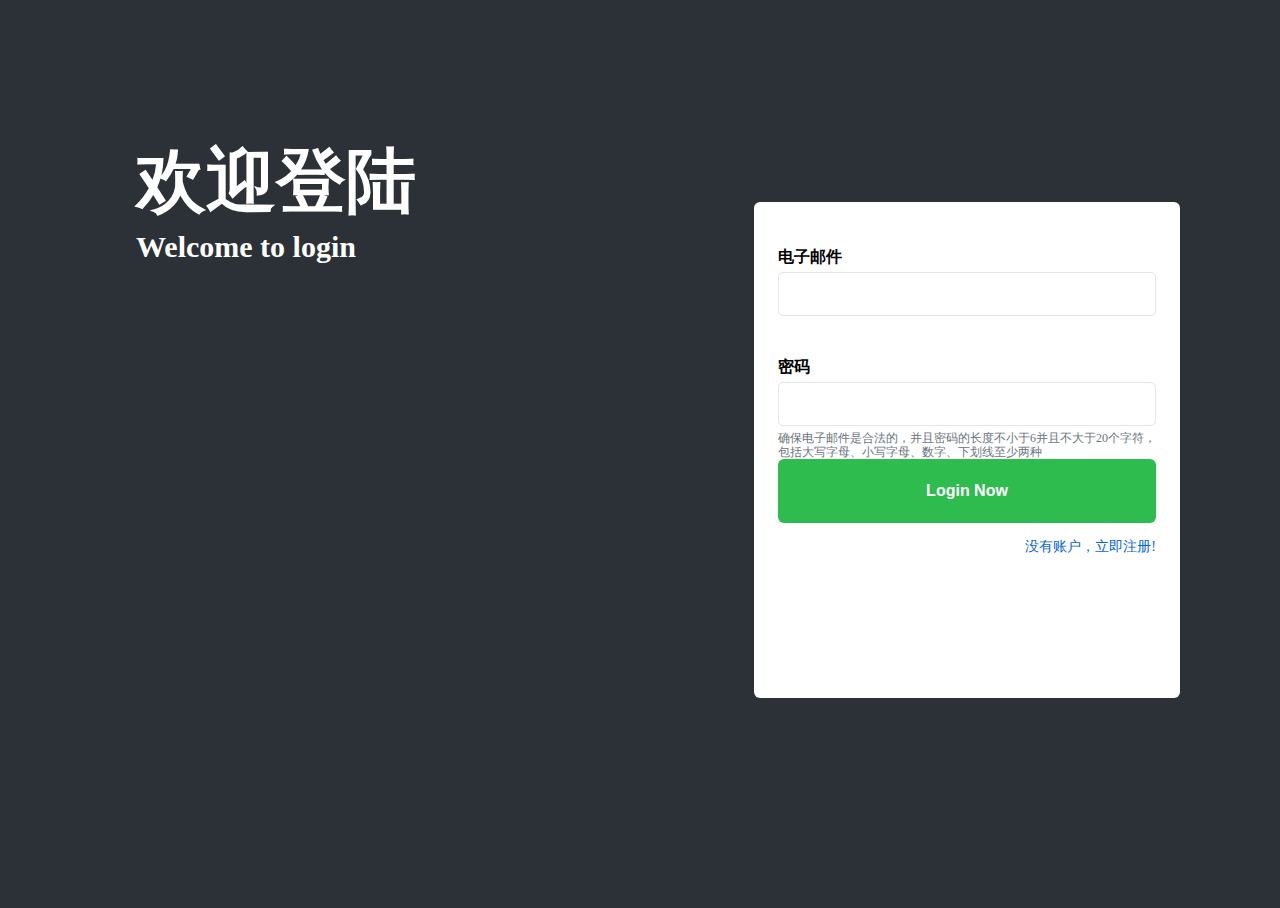
==== web/view/login/index.html @ cd838241 "添加Utils工具类包 添加exception自定义异常类包 实现注册功能" ====
<!DOCTYPE html>
<html>
	<head>
		<meta charset="utf-8">
		<title>登陆</title>
		<link rel="stylesheet" type="text/css" href="../reset.css"/>
		<link rel="stylesheet" type="text/css" href="../login_register.css"/>
		<link rel="stylesheet" type="text/css" href="login.css"/>
		<link rel="icon" href="../imgs/title_icon/log-in.svg" sizes="32x32">
	</head>
	<body>
		<div class="welcome">
			<span>欢迎登陆</span><br>
			<span>Welcome to login</span>
		</div>
		<div class="main">
			<form class="form" action="http://localhost:8080/MessageWall/login" method="post">
				<div class="tip">电子邮件</div>
				<span class="error_tip"></span>
				<input type="email"/><br />
				<div class="tip">密码</div>
				<span class="error_tip"></span>
				<input type="password" /><br />
				<span class="info_tip">确保电子邮件是合法的，并且密码的长度不小于6并且不大于20个字符，包括大写字母、小写字母、数字、下划线至少两种</span>
				<input type="button" value="Login Now" />
			</form>
			<a class="register" href="../register/">没有账户，立即注册!</a>
		</div>
	</body>
	<script type="text/javascript" src="../jquery-3.5.1.js"></script>
	<script type="text/javascript" src="login.js"></script>
	

</html>
---- web/view/login_register.css ----
/* 解决高度塌陷 */
.clearfix::after,
.clearfix::before{
	content: '';
	display: table;
	clear: both;
}

html,body {
	width: 100%;
	height: 100%;
}

body {
	background-color: #2b3137;
	background-image: url(imgs/simple-codelines.svg);
}


/* 欢迎文字 */
.welcome {
	float: left;
	font-weight: bold;
	color: white;
	margin: 10% auto auto 10%;
	line-height: 1.3;
}

.welcome>span:nth-child(1) {
	font-size: 70px;
}
.welcome>span:nth-child(3) {
	font-size: 30px;
}


/* 表单的box */
.main {
	position: fixed;
	box-sizing: border-box;
	width: 426px;
	height: 496px;
	background-color: white;
	padding: 24px;
	margin: auto;
	top: 0;
	bottom: 0;
	right: 100px;
	border-radius: 6px;
}

/* 表单 */
.form{
	margin-top: 20px;
}

/* 输入框上面的文字 电子邮件、密码 */
.tip {
	display: inline-block;
	font-size: 16px;
	font-weight: 600;
	line-height: 21px;
	margin-bottom: 5px;
}

/* 两个输入框 */
input[type="email"],input[type="password"]{
	padding-left: 10px;
	box-sizing: border-box;
	border: 1px solid #e1e4e8;
	font-size: 16px;
	outline: none;
	width: 100%;
	height: 44px;
	border-radius:5px;
	padding: 10px;
	margin-bottom: 40px;
	outline: none;
}

/* 三个输入框获得焦点时样式 */
input[type="email"]:focus,input[type="password"]:focus {
	box-shadow: 0 0 0 3px rgba(3,102,214,.3);
	border: 1px solid #0366d6;
}

/* 登陆按钮 */
input[type="button"] {
	border: none;
	outline: none;
	/* ======================== */
	/* margin-top: 5px; */
	font-size: 16px;
	font-weight: bold;
	width: 100%;
	height: 64px;
	box-sizing: border-box;
	background-color: #2ebc4f;
	border-radius: 6px;
	color: white;
}

/* 输入框上右侧错误提示信息 */
.error_tip {
	display: inline-block;
	float: right;
	color: red;
	font-size: 16px;
	line-height: 21px;
	margin-bottom: 5px;
}

/* 登陆按钮上侧、输入框下侧的一段文字 */
.info_tip {
	line-height: 14px;
	margin-top: -35px;
	display: block;
	color: #6a737d;
	font-size: 12px;
}

/* 没有账户，立即注册!  的链接 */
.register {
	float: right;
	text-decoration: none;
	font-size: 14px;
	color: #0366d6;
	margin-top: 15px;
}
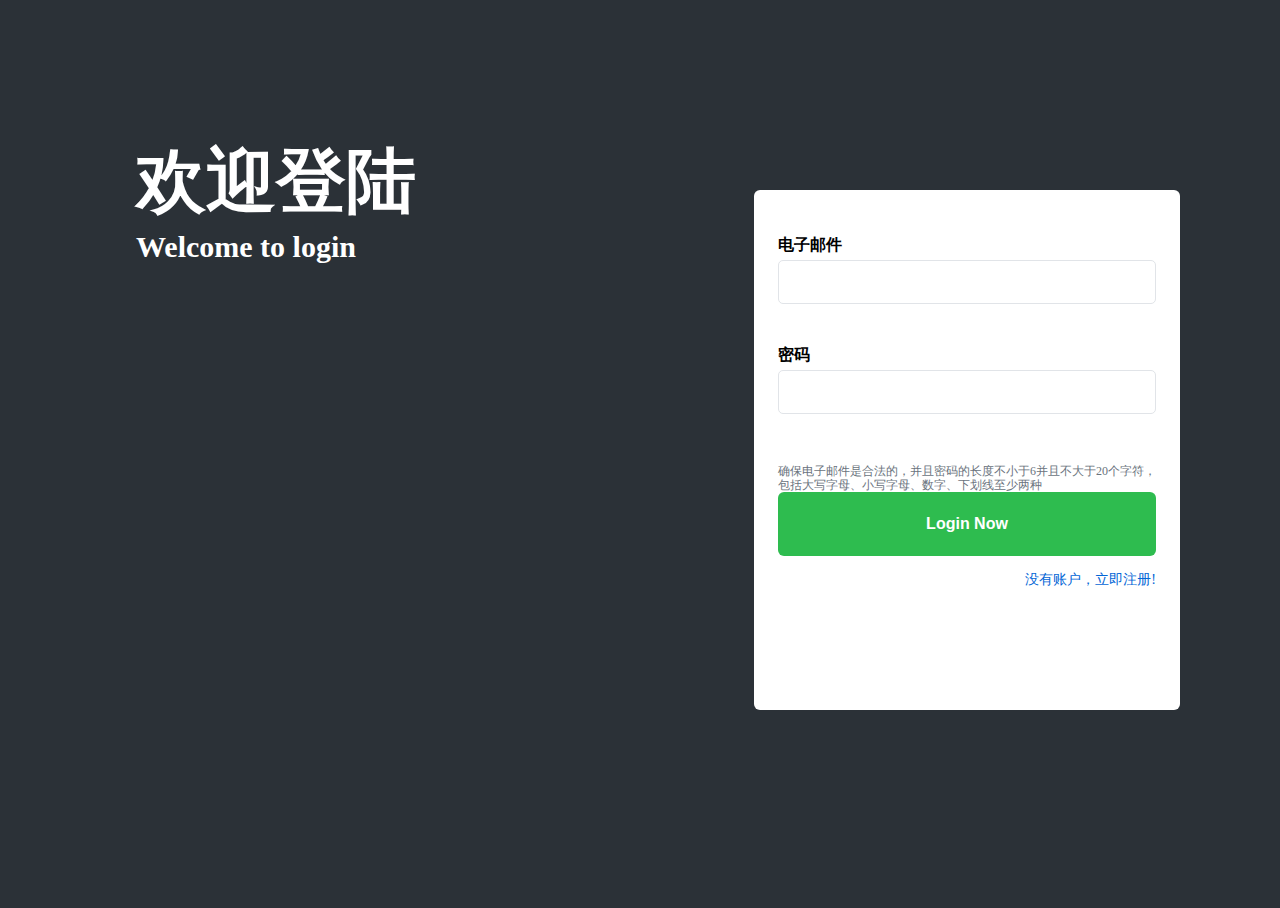
==== commit d01ed2fa: "个人信息、更改密码功能实现和完善" ====
--- a/web/view/login/index.html
+++ b/web/view/login/index.html
@@ -3,10 +3,10 @@
 	<head>
 		<meta charset="utf-8">
 		<title>登陆</title>
-		<link rel="stylesheet" type="text/css" href="../reset.css"/>
+		<link rel="stylesheet" type="text/css" href="../../pub/reset.css"/>
 		<link rel="stylesheet" type="text/css" href="../login_register.css"/>
 		<link rel="stylesheet" type="text/css" href="login.css"/>
-		<link rel="icon" href="../imgs/title_icon/log-in.svg" sizes="32x32">
+		<link rel="icon" href="../../pub/imgs/title_icon/log-in.svg" sizes="32x32">
 	</head>
 	<body>
 		<div class="welcome">
@@ -14,7 +14,7 @@
 			<span>Welcome to login</span>
 		</div>
 		<div class="main">
-			<form class="form" action="http://localhost:8080/MessageWall/login" method="post">
+			<form class="form" action="/MessageWall/login" method="post">
 				<div class="tip">电子邮件</div>
 				<span class="error_tip"></span>
 				<input type="email"/><br />
@@ -27,7 +27,8 @@
 			<a class="register" href="../register/">没有账户，立即注册!</a>
 		</div>
 	</body>
-	<script type="text/javascript" src="../jquery-3.5.1.js"></script>
+	<script type="text/javascript" src="../../pub/jquery-3.5.1.js"></script>
+	<script type="text/javascript" src="../../pub/utils.js"></script>
 	<script type="text/javascript" src="login.js"></script>
 	
 
--- a/web/view/login_register.css
+++ b/web/view/login_register.css
@@ -13,7 +13,7 @@
 
 body {
 	background-color: #2b3137;
-	background-image: url(imgs/simple-codelines.svg);
+	background-image: url(../pub/imgs/simple-codelines.svg);
 }
 
 
@@ -39,7 +39,7 @@
 	position: fixed;
 	box-sizing: border-box;
 	width: 426px;
-	height: 496px;
+	height: 520px;
 	background-color: white;
 	padding: 24px;
 	margin: auto;
@@ -64,7 +64,7 @@
 }
 
 /* 两个输入框 */
-input[type="email"],input[type="password"]{
+input[type="email"],input[type="password"],input[type="text"]{
 	padding-left: 10px;
 	box-sizing: border-box;
 	border: 1px solid #e1e4e8;
@@ -79,7 +79,7 @@
 }
 
 /* 三个输入框获得焦点时样式 */
-input[type="email"]:focus,input[type="password"]:focus {
+input[type="email"]:focus,input[type="password"]:focus,input[type="text"]:focus {
 	box-shadow: 0 0 0 3px rgba(3,102,214,.3);
 	border: 1px solid #0366d6;
 }
@@ -113,7 +113,7 @@
 /* 登陆按钮上侧、输入框下侧的一段文字 */
 .info_tip {
 	line-height: 14px;
-	margin-top: -35px;
+	margin-top: 10px;
 	display: block;
 	color: #6a737d;
 	font-size: 12px;
